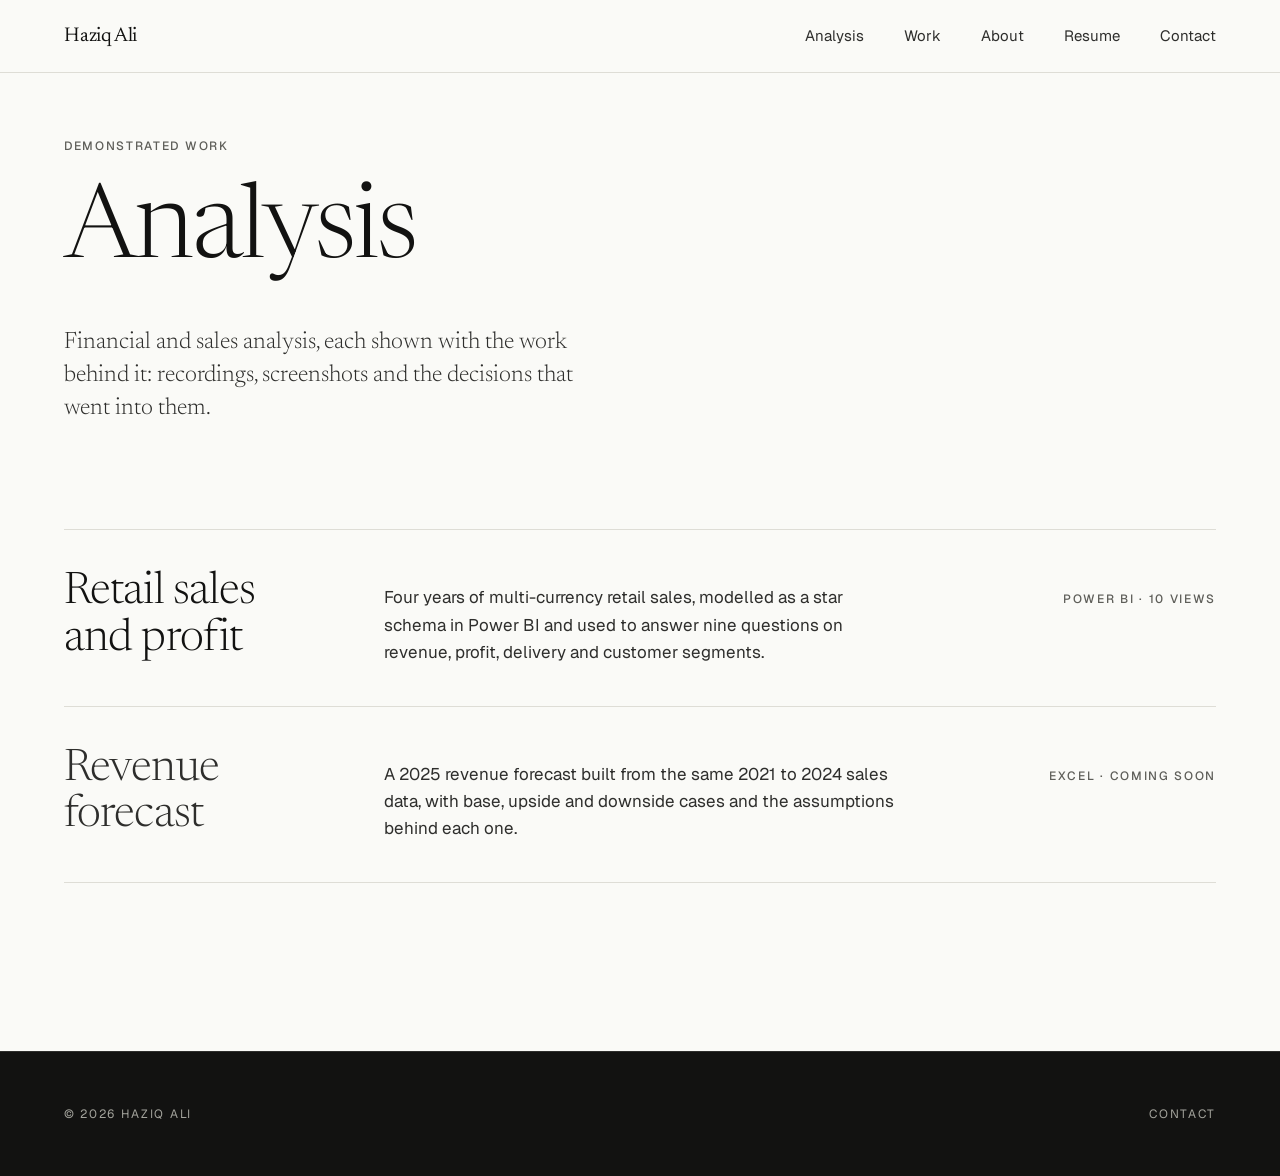
==== analysis.html @ bf94e5b2 "Reposition portfolio for FP&A roles Lead the home page with financial and sales analysis, add a Webs" ====
<!DOCTYPE html>
<html lang="en">
<head>
  <meta charset="UTF-8">
  <meta name="viewport" content="width=device-width, initial-scale=1.0">
  <title>Analysis · Haziq Ali</title>
  <meta name="description" content="Financial and sales analysis by Haziq Ali, each shown with the reasoning behind it.">
  <link rel="preconnect" href="https://fonts.googleapis.com">
  <link rel="preconnect" href="https://fonts.gstatic.com" crossorigin>
  <link rel="stylesheet" href="https://fonts.googleapis.com/css2?family=Geist:wght@400;500&family=Newsreader:ital,opsz,wght@0,6..72,300;0,6..72,400;1,6..72,300&display=swap">
  <link rel="stylesheet" href="style.css">
</head>
<body>

  <header class="site-header">
    <div class="container">
      <a href="index.html" class="site-name">Haziq Ali</a>
      <nav class="site-nav" aria-label="Primary">
        <ul>
          <li><a href="analysis.html">Analysis</a></li>
          <li><a href="index.html#work">Work</a></li>
          <li><a href="index.html#about">About</a></li>
          <li><a href="index.html#resume">Resume</a></li>
          <li><a href="index.html#contact">Contact</a></li>
        </ul>
      </nav>
    </div>
  </header>

  <main id="top">

    <section class="case-hero container">
      <p class="eyebrow">Demonstrated work</p>
      <h1 class="display">Analysis</h1>
      <p class="lede">Financial and sales analysis, each shown with the work behind it: recordings, screenshots and the decisions that went into them.</p>
    </section>

    <div class="container">
      <ul class="skill-list reveal">
        <li>
          <a href="power-bi.html" class="skill-row">
            <h2 class="title">Retail sales and profit</h2>
            <p class="prose">Four years of multi-currency retail sales, modelled as a star schema in Power BI and used to answer nine questions on revenue, profit, delivery and customer segments.</p>
            <p class="eyebrow">Power BI · 10 views</p>
          </a>
        </li>
        <li>
          <div class="skill-row skill-row--soon">
            <h2 class="title">Revenue forecast</h2>
            <p class="prose">A 2025 revenue forecast built from the same 2021 to 2024 sales data, with base, upside and downside cases and the assumptions behind each one.</p>
            <p class="eyebrow">Excel · Coming soon</p>
          </div>
        </li>
      </ul>
    </div>

  </main>

  <div class="dark">
    <footer class="site-footer">
      <div class="container">
        <span>© 2026 Haziq Ali</span>
        <a href="index.html#contact">Contact</a>
      </div>
    </footer>
  </div>

  <script src="main.js"></script>
</body>
</html>
---- style.css ----
/* Haziq Ali portfolio. Rules live in DESIGN.md; change tokens, not components. */

:root {
  --paper: #FAFAF7;
  --surface: #F1F0EB;
  --ink: #121211;
  --ink-soft: #2E2E2C;
  --muted: #5E5E59;
  --line: #DEDDD6;
  --accent: #004225;
  --on-dark: #F1F0EB;
  --on-dark-muted: #A3A39C;
  --line-dark: #2E2E2C;

  --serif: 'Newsreader', Georgia, serif;
  --sans: 'Geist', -apple-system, 'Helvetica Neue', Arial, sans-serif;

  --t-display: clamp(3rem, 1.6rem + 6vw, 7rem);
  --t-title: clamp(2rem, 1.6rem + 1.5vw, 3rem);
  --t-heading: clamp(1.375rem, 1.3rem + 0.3vw, 1.625rem);
  --t-lede: clamp(1.25rem, 1.15rem + 0.4vw, 1.5rem);
  --t-body: clamp(1rem, 0.98rem + 0.1vw, 1.0625rem);
  --t-ui: 0.9375rem;
  --t-label: 0.75rem;
  --t-stat: clamp(3.5rem, 2.8rem + 3vw, 5.5rem);

  --s-1: 8px;
  --s-2: 16px;
  --s-3: 24px;
  --s-4: 40px;
  --s-5: 64px;
  --s-6: 104px;
  --s-7: 168px;

  --margin: clamp(20px, 5vw, 72px);
  --max: 1360px;
  --header-h: 72px;
  --ease: cubic-bezier(0.4, 0, 0.2, 1);
}

*, *::before, *::after { margin: 0; padding: 0; box-sizing: border-box; }

html { scroll-behavior: smooth; scroll-padding-top: var(--header-h); }

body {
  background: var(--paper);
  color: var(--ink);
  font-family: var(--sans);
  font-size: var(--t-body);
  line-height: 1.6;
  -webkit-font-smoothing: antialiased;
}

img { display: block; max-width: 100%; }

a { color: inherit; }

:focus-visible {
  outline: 2px solid var(--accent);
  outline-offset: 2px;
}

.container {
  width: 100%;
  max-width: var(--max);
  margin: 0 auto;
  padding: 0 var(--margin);
}

/* ---- Type roles ---- */

.eyebrow {
  font-family: var(--sans);
  font-size: var(--t-label);
  font-weight: 500;
  letter-spacing: 0.14em;
  text-transform: uppercase;
  color: var(--muted);
  margin-bottom: var(--s-3);
}

.display,
.title {
  font-family: var(--serif);
  font-weight: 300;
  line-height: 1.04;
  letter-spacing: -0.02em;
}

.display { font-size: var(--t-display); }
.title { font-size: var(--t-title); max-width: 22ch; }

.heading {
  font-family: var(--serif);
  font-size: var(--t-heading);
  font-weight: 400;
  line-height: 1.2;
  letter-spacing: -0.01em;
}

.lede {
  font-family: var(--serif);
  font-size: var(--t-lede);
  font-weight: 300;
  line-height: 1.4;
  color: var(--ink-soft);
  max-width: 40ch;
}

.prose { max-width: 66ch; color: var(--ink-soft); }
.prose + .prose { margin-top: var(--s-2); }

/* ---- Buttons and links ---- */

.btn {
  display: inline-flex;
  align-items: center;
  min-height: 44px;
  padding: var(--s-2) 32px;
  background: var(--ink);
  color: var(--paper);
  border-radius: 2px;
  font-family: var(--sans);
  font-size: var(--t-ui);
  font-weight: 500;
  text-decoration: none;
  transition: background-color 200ms var(--ease);
}

.btn:hover { background: var(--accent); }

.link {
  display: inline-flex;
  align-items: center;
  min-height: 44px;
  font-size: var(--t-ui);
  font-weight: 500;
  color: var(--ink);
  text-decoration: underline;
  text-decoration-thickness: 1px;
  text-underline-offset: 4px;
  text-decoration-color: var(--ink);
  transition: text-decoration-color 200ms var(--ease), color 200ms var(--ease);
}

.link:hover { color: var(--accent); text-decoration-color: var(--accent); }

.actions {
  display: flex;
  flex-wrap: wrap;
  align-items: center;
  gap: var(--s-2) var(--s-4);
}

/* ---- Header ---- */

.site-header {
  position: sticky;
  top: 0;
  z-index: 10;
  background: var(--paper);
  border-bottom: 1px solid var(--line);
}

.site-header .container {
  min-height: var(--header-h);
  display: flex;
  align-items: center;
  justify-content: space-between;
  gap: var(--s-1) var(--s-3);
  flex-wrap: wrap;
}

.site-name {
  font-family: var(--serif);
  font-size: 1.25rem;
  font-weight: 400;
  letter-spacing: -0.01em;
  text-decoration: none;
  min-height: 44px;
  display: inline-flex;
  align-items: center;
}

.site-nav ul {
  display: flex;
  flex-wrap: wrap;
  gap: 0 var(--s-4);
  list-style: none;
}

.site-nav a {
  display: inline-flex;
  align-items: center;
  min-height: 44px;
  font-size: var(--t-ui);
  color: var(--ink-soft);
  text-decoration: none;
  text-underline-offset: 4px;
  transition: color 200ms var(--ease);
}

.site-nav a:hover {
  color: var(--accent);
  text-decoration: underline;
  text-decoration-thickness: 1px;
}

/* ---- Sections ---- */

.section { padding: var(--s-7) 0; }
.section + .section { border-top: 1px solid var(--line); }
.section--surface { background: var(--surface); border-top: none !important; }
.section--surface + .section { border-top: none; }

.section-head { margin-bottom: var(--s-6); }

/* ---- Hero ---- */

.hero { padding-top: var(--s-7); padding-bottom: var(--s-6); }
.hero .display { margin-bottom: var(--s-4); }
.hero .lede { margin-bottom: var(--s-5); }

/* ---- Projects ---- */

.project {
  display: grid;
  grid-template-columns: 5fr 7fr;
  gap: var(--s-5);
  align-items: start;
  padding: var(--s-5) 0;
  border-top: 1px solid var(--line);
}

.project:last-child { padding-bottom: 0; }

.project-media {
  display: block;
  aspect-ratio: 3 / 2;
  background: var(--surface);
  overflow: hidden;
}

.project-media img {
  width: 100%;
  height: 100%;
  object-fit: contain;
  padding: var(--s-3);
}


.project-media--shot { border: 1px solid var(--line); }
.project-media--shot img { object-fit: cover; object-position: top; padding: 0; }

.project-media--soon {
  display: flex;
  align-items: center;
  justify-content: center;
  border: 1px dashed var(--line);
}

.soon-mark {
  font-family: var(--serif);
  font-size: var(--t-title);
  font-weight: 300;
  letter-spacing: -0.02em;
  color: var(--muted);
}

.skill-row--soon .title,
.skill-row--soon:hover .title { color: var(--ink-soft); }

.project .title { margin-bottom: var(--s-3); }
.project .title a { text-decoration: none; }
.project .title a:hover { color: var(--accent); }
.project .prose { margin-bottom: var(--s-4); }

/* ---- Spec table ---- */

.spec {
  max-width: 66ch;
  margin-bottom: var(--s-3);
}

.spec > div {
  display: grid;
  grid-template-columns: 9rem 1fr;
  gap: var(--s-3);
  padding: var(--s-2) 0;
  border-top: 1px solid var(--line);
}

.spec > div:last-child { border-bottom: 1px solid var(--line); }

.spec dt {
  font-size: var(--t-label);
  font-weight: 500;
  letter-spacing: 0.14em;
  text-transform: uppercase;
  color: var(--muted);
  padding-top: 0.2em;
}

.spec dd { font-size: var(--t-ui); color: var(--ink); }

/* ---- About ---- */

.about-grid {
  display: grid;
  grid-template-columns: 5fr 7fr;
  gap: var(--s-5);
  align-items: start;
}

.stats {
  display: grid;
  grid-template-columns: repeat(3, 1fr);
  margin-top: var(--s-6);
  border-top: 1px solid var(--line);
}

.stat {
  padding: var(--s-4) var(--s-3) 0 0;
}

.stat + .stat {
  padding-left: var(--s-3);
  border-left: 1px solid var(--line);
}

.stat-num {
  display: block;
  font-family: var(--serif);
  font-size: var(--t-stat);
  font-weight: 300;
  line-height: 1;
  letter-spacing: -0.03em;
  font-variant-numeric: tabular-nums lining-nums;
  margin-bottom: var(--s-2);
}

.stat-label {
  font-size: var(--t-label);
  font-weight: 500;
  letter-spacing: 0.14em;
  text-transform: uppercase;
  color: var(--muted);
}

/* ---- Resume ---- */

.resume-frame {
  width: 100%;
  height: clamp(560px, 120vh, 1100px);
  border: 1px solid var(--line);
  background: #FFFFFF;
  display: block;
  margin-bottom: var(--s-4);
}

/* ---- Contact band and footer: the only inversion ---- */

.dark {
  background: var(--ink);
  color: var(--on-dark);
}

.dark .eyebrow,
.dark .spec dt { color: var(--on-dark-muted); }
.dark .spec dd { color: var(--on-dark); }
.dark .spec > div { border-color: var(--line-dark); }
.dark .spec a { text-decoration: none; text-underline-offset: 4px; }
.dark .spec a:hover { text-decoration: underline; text-decoration-thickness: 1px; }
.dark :focus-visible { outline-color: var(--on-dark); }

.contact .title { margin-bottom: var(--s-6); }
.contact .spec { max-width: none; margin-bottom: 0; }
.contact .spec dd { font-family: var(--serif); font-size: var(--t-heading); font-weight: 300; }

.site-footer {
  border-top: 1px solid var(--line-dark);
  padding: var(--s-4) 0;
  font-size: var(--t-label);
  letter-spacing: 0.14em;
  text-transform: uppercase;
  color: var(--on-dark-muted);
}

.site-footer .container {
  display: flex;
  justify-content: space-between;
  align-items: center;
  gap: var(--s-2);
  flex-wrap: wrap;
}

.site-footer a { text-decoration: none; min-height: 44px; display: inline-flex; align-items: center; }
.site-footer a:hover { color: var(--on-dark); }

/* ---- Case study pages ---- */

.case-hero { padding-top: var(--s-5); padding-bottom: var(--s-6); }
.case-hero .link { margin-bottom: var(--s-5); }
.case-hero .display { margin-bottom: var(--s-4); }

.case-figure {
  aspect-ratio: 3 / 2;
  max-height: 640px;
  width: 100%;
  background: var(--surface);
  margin-bottom: var(--s-6);
}

.case-figure img {
  width: 100%;
  height: 100%;
  object-fit: contain;
  padding: var(--s-5);
}

.case-block {
  display: grid;
  grid-template-columns: 3fr 9fr;
  gap: var(--s-5);
  padding: var(--s-5) 0;
  border-top: 1px solid var(--line);
}

.case-block .heading { margin-bottom: var(--s-3); }

.rows { list-style: none; max-width: 66ch; }

.rows li {
  padding: var(--s-2) 0;
  border-top: 1px solid var(--line);
  color: var(--ink-soft);
}

.rows li:last-child { border-bottom: 1px solid var(--line); }

.skills-line { max-width: 66ch; font-size: var(--t-ui); color: var(--ink-soft); line-height: 1.9; }

.case-next {
  border-top: 1px solid var(--line);
  padding: var(--s-6) 0 var(--s-7);
}

.case-next a { text-decoration: none; }
.case-next a:hover .title { color: var(--accent); }
.case-next .title { transition: color 200ms var(--ease); }

/* ---- Reveal on scroll (only when JS is present) ---- */

.js .reveal {
  opacity: 0;
  transform: translateY(12px);
  transition: opacity 600ms var(--ease), transform 600ms var(--ease);
}

.js .reveal.is-in { opacity: 1; transform: none; }

@media (prefers-reduced-motion: reduce) {
  html { scroll-behavior: auto; }
  *, *::before, *::after { transition-duration: 0ms !important; }
  .js .reveal { opacity: 1; transform: none; }
}

/* ---- Responsive ---- */

@media (max-width: 900px) {
  .section { padding: var(--s-5) 0; }
  .section-head { margin-bottom: var(--s-5); }
  .hero { padding-top: var(--s-6); padding-bottom: var(--s-5); }
  .project,
  .about-grid,
  .case-block { grid-template-columns: 1fr; gap: var(--s-3); }
  .project { gap: var(--s-4); }
  .stats { margin-top: var(--s-5); }
  .case-figure { margin-bottom: var(--s-5); }
  .case-figure img { padding: var(--s-4); }
  .case-next { padding: var(--s-5) 0; }
  .contact .title { margin-bottom: var(--s-5); }
}

@media (max-width: 600px) {
  .site-header .container { padding-top: var(--s-1); padding-bottom: var(--s-1); }
  .site-nav ul { gap: 0 var(--s-3); }
  .spec > div { grid-template-columns: 1fr; gap: 4px; }
  .stats { grid-template-columns: 1fr; }
  .stat,
  .stat + .stat { padding: var(--s-3) 0; border-left: none; }
  .stat + .stat { border-top: 1px solid var(--line); }
  .resume-frame { height: 560px; }
}

/* Facts table hands its closing line to the first case block below it. */
.case-facts { max-width: none; margin-bottom: 0; }
.case-facts > div:last-child { border-bottom: none; }

/* ---- Skills index ---- */

.skill-list { list-style: none; border-bottom: 1px solid var(--line); }

.skill-row {
  display: grid;
  grid-template-columns: 3fr 6fr 3fr;
  gap: var(--s-5);
  align-items: baseline;
  padding: var(--s-4) 0;
  border-top: 1px solid var(--line);
  text-decoration: none;
}

.skill-row .title { transition: color 200ms var(--ease); }
.skill-row:hover .title { color: var(--accent); }
.skill-row .prose { margin: 0; }
.skill-row .eyebrow { margin: 0; text-align: right; }

/* ---- Contents list on a skill page ---- */

.contents { list-style: none; columns: 2; column-gap: var(--s-5); max-width: none; }
.contents li { break-inside: avoid; border-top: 1px solid var(--line); }
.contents a {
  display: grid;
  grid-template-columns: 3rem 1fr;
  gap: var(--s-2);
  padding: var(--s-2) 0;
  min-height: 44px;
  font-size: var(--t-ui);
  color: var(--ink-soft);
  text-decoration: none;
}
.contents a:hover { color: var(--accent); }
.contents span { color: var(--muted); font-variant-numeric: tabular-nums; }

/* ---- Media: video walkthroughs and screenshots ---- */

.media-stack { display: grid; gap: var(--s-3); margin-bottom: var(--s-4); }

.video,
.shot-frame {
  position: relative;
  aspect-ratio: 16 / 9;
  background: var(--surface);
  border: 1px solid var(--line);
  overflow: hidden;
}

.video iframe { position: absolute; inset: 0; width: 100%; height: 100%; border: 0; }

.video-play {
  position: absolute;
  inset: 0;
  width: 100%;
  border: 0;
  padding: 0;
  background: var(--ink);
  cursor: pointer;
}

.video-play img { width: 100%; height: 100%; object-fit: cover; opacity: 0.85; transition: opacity 200ms var(--ease); }
.video-play:hover img { opacity: 1; }

.video-play span {
  position: absolute;
  left: var(--s-3);
  bottom: var(--s-3);
  padding: 12px var(--s-3);
  background: var(--ink);
  color: var(--paper);
  border-radius: 2px;
  font-family: var(--sans);
  font-size: var(--t-ui);
  font-weight: 500;
  transition: background-color 200ms var(--ease);
}

.video-play:hover span { background: var(--accent); }

.shots { display: grid; grid-template-columns: repeat(auto-fit, minmax(260px, 1fr)); gap: var(--s-3); }
.shot { margin: 0; }
.shot a { display: block; }
.shot img { width: 100%; height: auto; border: 1px solid var(--line); background: #FFFFFF; }
.shot figcaption { margin-top: var(--s-1); font-size: var(--t-label); letter-spacing: 0.14em; text-transform: uppercase; color: var(--muted); }

/* Empty slot while the work is still being made. Remove it once the real media is in. */
.pending {
  display: flex;
  align-items: center;
  justify-content: center;
  height: 100%;
  font-size: var(--t-label);
  font-weight: 500;
  letter-spacing: 0.14em;
  text-transform: uppercase;
  color: var(--muted);
}

p.pending { display: block; height: auto; padding: var(--s-2) 0; }

@media (max-width: 900px) {
  .skill-row { grid-template-columns: 1fr; gap: var(--s-1); }
  .skill-row .eyebrow { text-align: left; }
  .contents { columns: 1; }
}
.spec dd.pending { display: block; height: auto; padding: 0.2em 0 0; font-size: var(--t-label); color: var(--muted); }
.video .pending, .shot-frame .pending { display: flex; height: 100%; padding: 0; }
.case-hero + .container > .skill-list { margin-bottom: var(--s-7); }
.skill-list + .link { margin-top: var(--s-3); }
@media (max-width: 900px) { .case-hero + .container > .skill-list { margin-bottom: var(--s-5); } }

/* Short pages keep the footer at the bottom of the window. */
body { display: flex; flex-direction: column; min-height: 100vh; }
main { flex: 1 0 auto; }

/* Supporting projects on the home page sit a step below the main work. */
#projects .skill-row { padding: var(--s-3) 0; }
#projects .skill-row .title { font-size: var(--t-heading); line-height: 1.2; }
.rows li strong { font-weight: 500; color: var(--ink); }
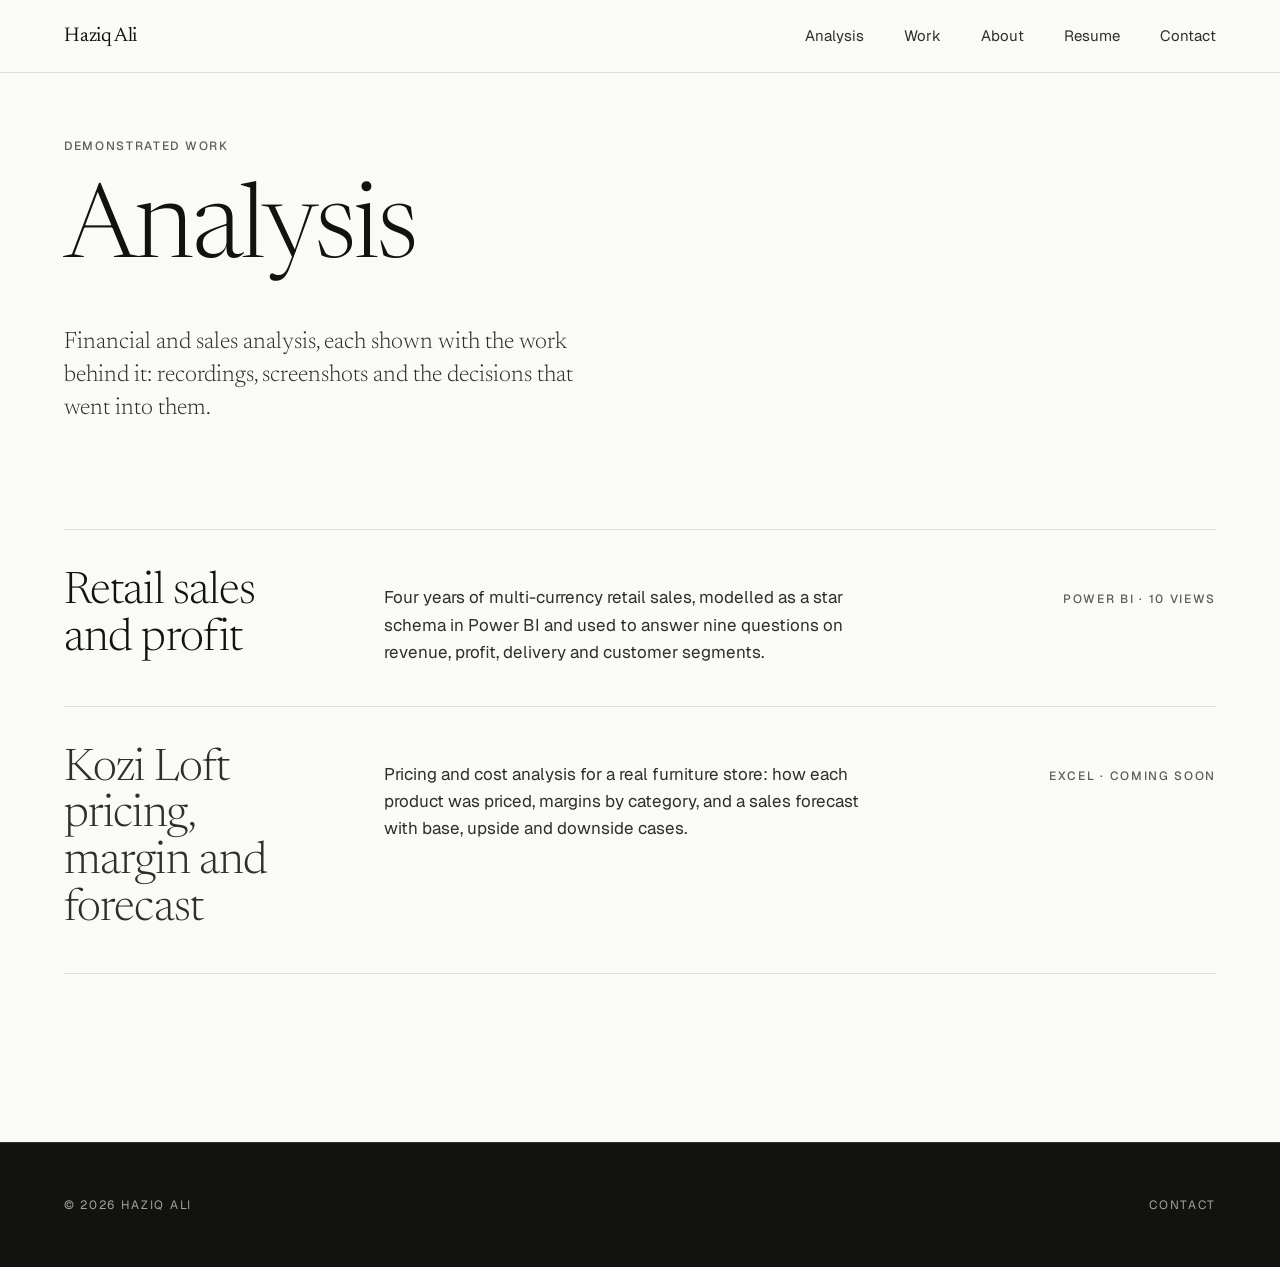
==== commit accdee78: "Kozi Loft case study placeholder, confident copy, Built with notes Swap the coming-soon forecast for" ====
--- a/analysis.html
+++ b/analysis.html
@@ -46,8 +46,8 @@
         </li>
         <li>
           <div class="skill-row skill-row--soon">
-            <h2 class="title">Revenue forecast</h2>
-            <p class="prose">A 2025 revenue forecast built from the same 2021 to 2024 sales data, with base, upside and downside cases and the assumptions behind each one.</p>
+            <h2 class="title">Kozi Loft pricing, margin and forecast</h2>
+            <p class="prose">Pricing and cost analysis for a real furniture store: how each product was priced, margins by category, and a sales forecast with base, upside and downside cases.</p>
             <p class="eyebrow">Excel · Coming soon</p>
           </div>
         </li>
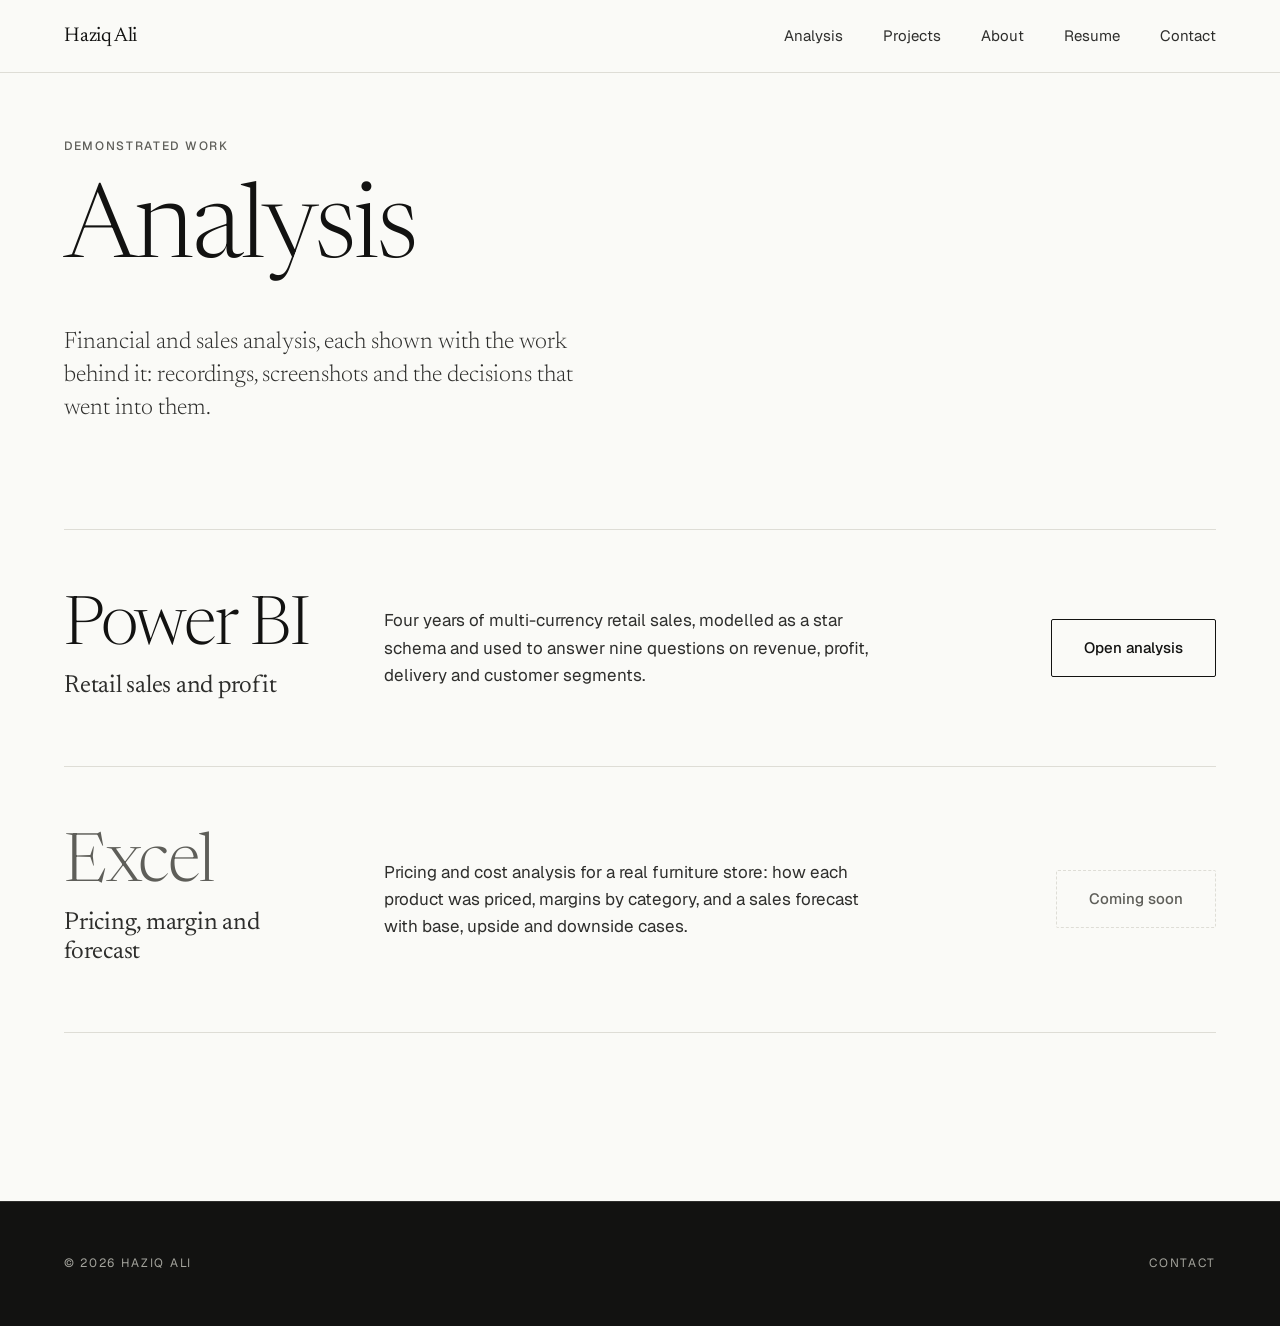
==== commit 35a4bb1b: "Numbered homepage sections, analysis buttons, personal projects page, Power BI chart grid with pop-u" ====
--- a/analysis.html
+++ b/analysis.html
@@ -18,7 +18,7 @@
       <nav class="site-nav" aria-label="Primary">
         <ul>
           <li><a href="analysis.html">Analysis</a></li>
-          <li><a href="index.html#work">Work</a></li>
+          <li><a href="index.html#projects">Projects</a></li>
           <li><a href="index.html#about">About</a></li>
           <li><a href="index.html#resume">Resume</a></li>
           <li><a href="index.html#contact">Contact</a></li>
@@ -38,17 +38,23 @@
     <div class="container">
       <ul class="skill-list reveal">
         <li>
-          <a href="power-bi.html" class="skill-row">
-            <h2 class="title">Retail sales and profit</h2>
-            <p class="prose">Four years of multi-currency retail sales, modelled as a star schema in Power BI and used to answer nine questions on revenue, profit, delivery and customer segments.</p>
-            <p class="eyebrow">Power BI · 10 views</p>
+          <a href="power-bi.html" class="skill-row analysis-row">
+            <div>
+              <p class="tool">Power BI</p>
+              <h2 class="heading">Retail sales and profit</h2>
+            </div>
+            <p class="prose">Four years of multi-currency retail sales, modelled as a star schema and used to answer nine questions on revenue, profit, delivery and customer segments.</p>
+            <span class="btn-outline">Open analysis</span>
           </a>
         </li>
         <li>
-          <div class="skill-row skill-row--soon">
-            <h2 class="title">Kozi Loft pricing, margin and forecast</h2>
+          <div class="skill-row analysis-row analysis-row--soon">
+            <div>
+              <p class="tool">Excel</p>
+              <h2 class="heading">Pricing, margin and forecast</h2>
+            </div>
             <p class="prose">Pricing and cost analysis for a real furniture store: how each product was priced, margins by category, and a sales forecast with base, upside and downside cases.</p>
-            <p class="eyebrow">Excel · Coming soon</p>
+            <span class="btn-outline btn-outline--soon">Coming soon</span>
           </div>
         </li>
       </ul>
--- a/style.css
+++ b/style.css
@@ -129,6 +129,39 @@
 
 .btn:hover { background: var(--accent); }
 
+.btn-outline {
+  display: inline-flex;
+  align-items: center;
+  gap: 12px;
+  min-height: 44px;
+  padding: var(--s-2) 32px;
+  border: 1px solid var(--ink);
+  border-radius: 2px;
+  color: var(--ink);
+  font-family: var(--sans);
+  font-size: var(--t-ui);
+  font-weight: 500;
+  text-decoration: none;
+  transition: border-color 200ms var(--ease), color 200ms var(--ease);
+}
+
+.btn-outline:hover { border-color: var(--accent); color: var(--accent); }
+
+.btn-outline--soon,
+.btn-outline--soon:hover {
+  border-style: dashed;
+  border-color: var(--line);
+  color: var(--muted);
+  cursor: default;
+}
+
+.soon-tag {
+  font-size: var(--t-label);
+  font-weight: 500;
+  letter-spacing: 0.14em;
+  text-transform: uppercase;
+}
+
 .link {
   display: inline-flex;
   align-items: center;
@@ -208,12 +241,41 @@
 
 /* ---- Sections ---- */
 
-.section { padding: var(--s-7) 0; }
+.section { padding: var(--s-6) 0; }
 .section + .section { border-top: 1px solid var(--line); }
 .section--surface { background: var(--surface); border-top: none !important; }
 .section--surface + .section { border-top: none; }
 
-.section-head { margin-bottom: var(--s-6); }
+.section-head { margin-bottom: var(--s-5); }
+.section-more { margin-top: var(--s-4); }
+.personal-projects { margin-bottom: var(--s-6); }
+
+/* Numbered section heads so each part of the homepage reads at a glance */
+.section-num {
+  margin-bottom: var(--s-1);
+  font-size: var(--t-label);
+  font-weight: 500;
+  letter-spacing: 0.14em;
+  color: var(--accent);
+}
+.section-name {
+  font-family: var(--serif);
+  font-size: clamp(2.75rem, 1.6rem + 4vw, 5rem);
+  font-weight: 300;
+  line-height: 1.04;
+  letter-spacing: -0.02em;
+  color: var(--ink);
+}
+.section-sub {
+  margin-top: var(--s-2);
+  font-family: var(--serif);
+  font-size: var(--t-lede);
+  font-weight: 300;
+  color: var(--muted);
+}
+.about-grid .section-head { margin-bottom: 0; }
+.dark .section-name { color: var(--on-dark); }
+.dark .section-sub { color: var(--on-dark-muted); }
 
 /* ---- Hero ---- */
 
@@ -302,6 +364,9 @@
 }
 
 .spec dd { font-size: var(--t-ui); color: var(--ink); }
+.finding-list { list-style: none; padding: 0; margin: 0; }
+.finding-list li + li { margin-top: var(--s-1); }
+.finding-list strong { font-weight: 500; }
 
 /* ---- About ---- */
 
@@ -402,6 +467,73 @@
 .case-hero { padding-top: var(--s-5); padding-bottom: var(--s-6); }
 .case-hero .link { margin-bottom: var(--s-5); }
 .case-hero .display { margin-bottom: var(--s-4); }
+
+/* Compact hero on a skill page: the charts come first */
+.case-hero--compact { padding-bottom: var(--s-4); }
+.case-hero--compact .link { margin-bottom: var(--s-4); }
+.case-hero--compact .title { margin: var(--s-1) 0 var(--s-2); }
+
+/* Chart grid: every visual on the page, one click from the top */
+.chart-grid {
+  list-style: none;
+  display: grid;
+  grid-template-columns: repeat(auto-fill, minmax(260px, 1fr));
+  gap: var(--s-4) var(--s-3);
+  margin-bottom: var(--s-6);
+}
+.chart-tile { display: block; text-decoration: none; color: var(--ink); transition: transform 250ms var(--ease); }
+.chart-tile-media {
+  display: block;
+  aspect-ratio: 16 / 10;
+  margin-bottom: var(--s-2);
+  overflow: hidden;
+  background: var(--surface);
+  border: 1px solid var(--line);
+  position: relative;
+  transition: border-color 250ms var(--ease), box-shadow 250ms var(--ease);
+}
+.chart-tile-media img { width: 100%; height: 100%; object-fit: cover; object-position: top left; transition: transform 400ms var(--ease); }
+.chart-tile-media::after {
+  content: "View finding";
+  position: absolute;
+  right: var(--s-2);
+  bottom: var(--s-2);
+  padding: 6px 14px;
+  background: var(--ink);
+  color: var(--paper);
+  border-radius: 2px;
+  font-family: var(--sans);
+  font-size: var(--t-label);
+  font-weight: 500;
+  letter-spacing: 0.08em;
+  opacity: 0;
+  transform: translateY(6px);
+  transition: opacity 250ms var(--ease), transform 250ms var(--ease);
+}
+.chart-tile-num {
+  display: block;
+  margin-bottom: 4px;
+  font-size: var(--t-label);
+  font-weight: 500;
+  letter-spacing: 0.14em;
+  color: var(--accent);
+}
+.chart-tile-q { font-size: var(--t-ui); line-height: 1.4; transition: color 200ms var(--ease); }
+.chart-tile:hover .chart-tile-q { color: var(--accent); text-decoration: underline; text-underline-offset: 4px; text-decoration-thickness: 1px; }
+.chart-tile:hover,
+.chart-tile:focus-visible { transform: translateY(-6px); }
+.chart-tile:hover .chart-tile-media,
+.chart-tile:focus-visible .chart-tile-media { border-color: var(--accent); box-shadow: 0 14px 32px -18px rgba(20, 20, 18, 0.45); }
+.chart-tile:hover .chart-tile-media img,
+.chart-tile:focus-visible .chart-tile-media img { transform: scale(1.05); }
+.chart-tile:hover .chart-tile-media--video img,
+.chart-tile:focus-visible .chart-tile-media--video img { transform: scale(1.2); }
+.chart-tile:hover .chart-tile-media::after,
+.chart-tile:focus-visible .chart-tile-media::after { opacity: 1; transform: none; }
+@media (prefers-reduced-motion: reduce) {
+  .chart-tile, .chart-tile-media img, .chart-tile-media::after { transition: none; }
+  .chart-tile:hover, .chart-tile:focus-visible { transform: none; }
+}
 
 .case-figure {
   aspect-ratio: 3 / 2;
@@ -516,6 +648,24 @@
 .skill-row .prose { margin: 0; }
 .skill-row .eyebrow { margin: 0; text-align: right; }
 
+/* Analysis list: the tool leads each row */
+.analysis-row { align-items: center; padding: var(--s-5) 0; }
+.analysis-row .tool {
+  font-family: var(--serif);
+  font-size: clamp(2.75rem, 1.8rem + 3vw, 4.5rem);
+  font-weight: 300;
+  line-height: 1.04;
+  letter-spacing: -0.02em;
+  color: var(--ink);
+  transition: color 200ms var(--ease);
+}
+.analysis-row .heading { margin-top: var(--s-1); color: var(--ink-soft); }
+.analysis-row .btn-outline { justify-self: end; }
+.analysis-row:hover .tool { color: var(--accent); }
+.analysis-row:hover .btn-outline:not(.btn-outline--soon) { border-color: var(--accent); color: var(--accent); }
+.analysis-row--soon .tool,
+.analysis-row--soon:hover .tool { color: var(--muted); }
+
 /* ---- Contents list on a skill page ---- */
 
 .contents { list-style: none; columns: 2; column-gap: var(--s-5); max-width: none; }
@@ -601,6 +751,7 @@
 @media (max-width: 900px) {
   .skill-row { grid-template-columns: 1fr; gap: var(--s-1); }
   .skill-row .eyebrow { text-align: left; }
+  .analysis-row .btn-outline { justify-self: start; margin-top: var(--s-2); }
   .contents { columns: 1; }
 }
 .spec dd.pending { display: block; height: auto; padding: 0.2em 0 0; font-size: var(--t-label); color: var(--muted); }
@@ -617,3 +768,53 @@
 #projects .skill-row { padding: var(--s-3) 0; }
 #projects .skill-row .title { font-size: var(--t-heading); line-height: 1.2; }
 .rows li strong { font-weight: 500; color: var(--ink); }
+.chart-tile-media--video img { object-position: center; transform: scale(1.14); }
+.chart-tile:hover .chart-tile-media--video img { transform: scale(1.2); }
+
+/* ---- Chart pop-ups ---- */
+.has-modals .case-sections { display: none; }
+.case-hero--compact .actions { margin-top: var(--s-3); }
+
+.case-modal {
+  width: min(1040px, 94vw);
+  max-height: 90vh;
+  margin: auto;
+  padding: 0;
+  border: none;
+  border-radius: 2px;
+  background: var(--paper);
+  color: var(--ink);
+  overflow-y: auto;
+}
+.case-modal::backdrop { background: rgba(20, 20, 18, 0.62); }
+.case-modal-bar {
+  position: sticky;
+  top: 0;
+  z-index: 1;
+  display: flex;
+  gap: var(--s-3);
+  padding: var(--s-1) var(--s-4);
+  background: var(--paper);
+  border-bottom: 1px solid var(--line);
+}
+.case-modal-bar button { background: none; border: none; padding: 0; cursor: pointer; font-family: var(--sans); }
+.case-modal-bar button[hidden] { display: none; }
+.case-modal-close { margin-left: auto; }
+.case-modal-body { padding: var(--s-4); }
+.case-modal .case-block { display: block; padding: 0; border-top: none; }
+.case-modal .case-block > .eyebrow { margin-bottom: var(--s-1); color: var(--accent); }
+.case-modal .case-block .spec { max-width: none; }
+@media (max-width: 600px) {
+  .case-modal-body { padding: var(--s-3); }
+  .case-modal-bar { padding: var(--s-1) var(--s-3); }
+}
+/* The chart image already carries the question, so the pop-up hides the repeat (kept for screen readers). */
+.case-modal section[id^="q"]:not(#q1) .heading {
+  position: absolute;
+  width: 1px;
+  height: 1px;
+  overflow: hidden;
+  clip: rect(0 0 0 0);
+  white-space: nowrap;
+}
+.case-modal section[id^="q"]:not(#q1) > .eyebrow { margin-bottom: var(--s-2); }
